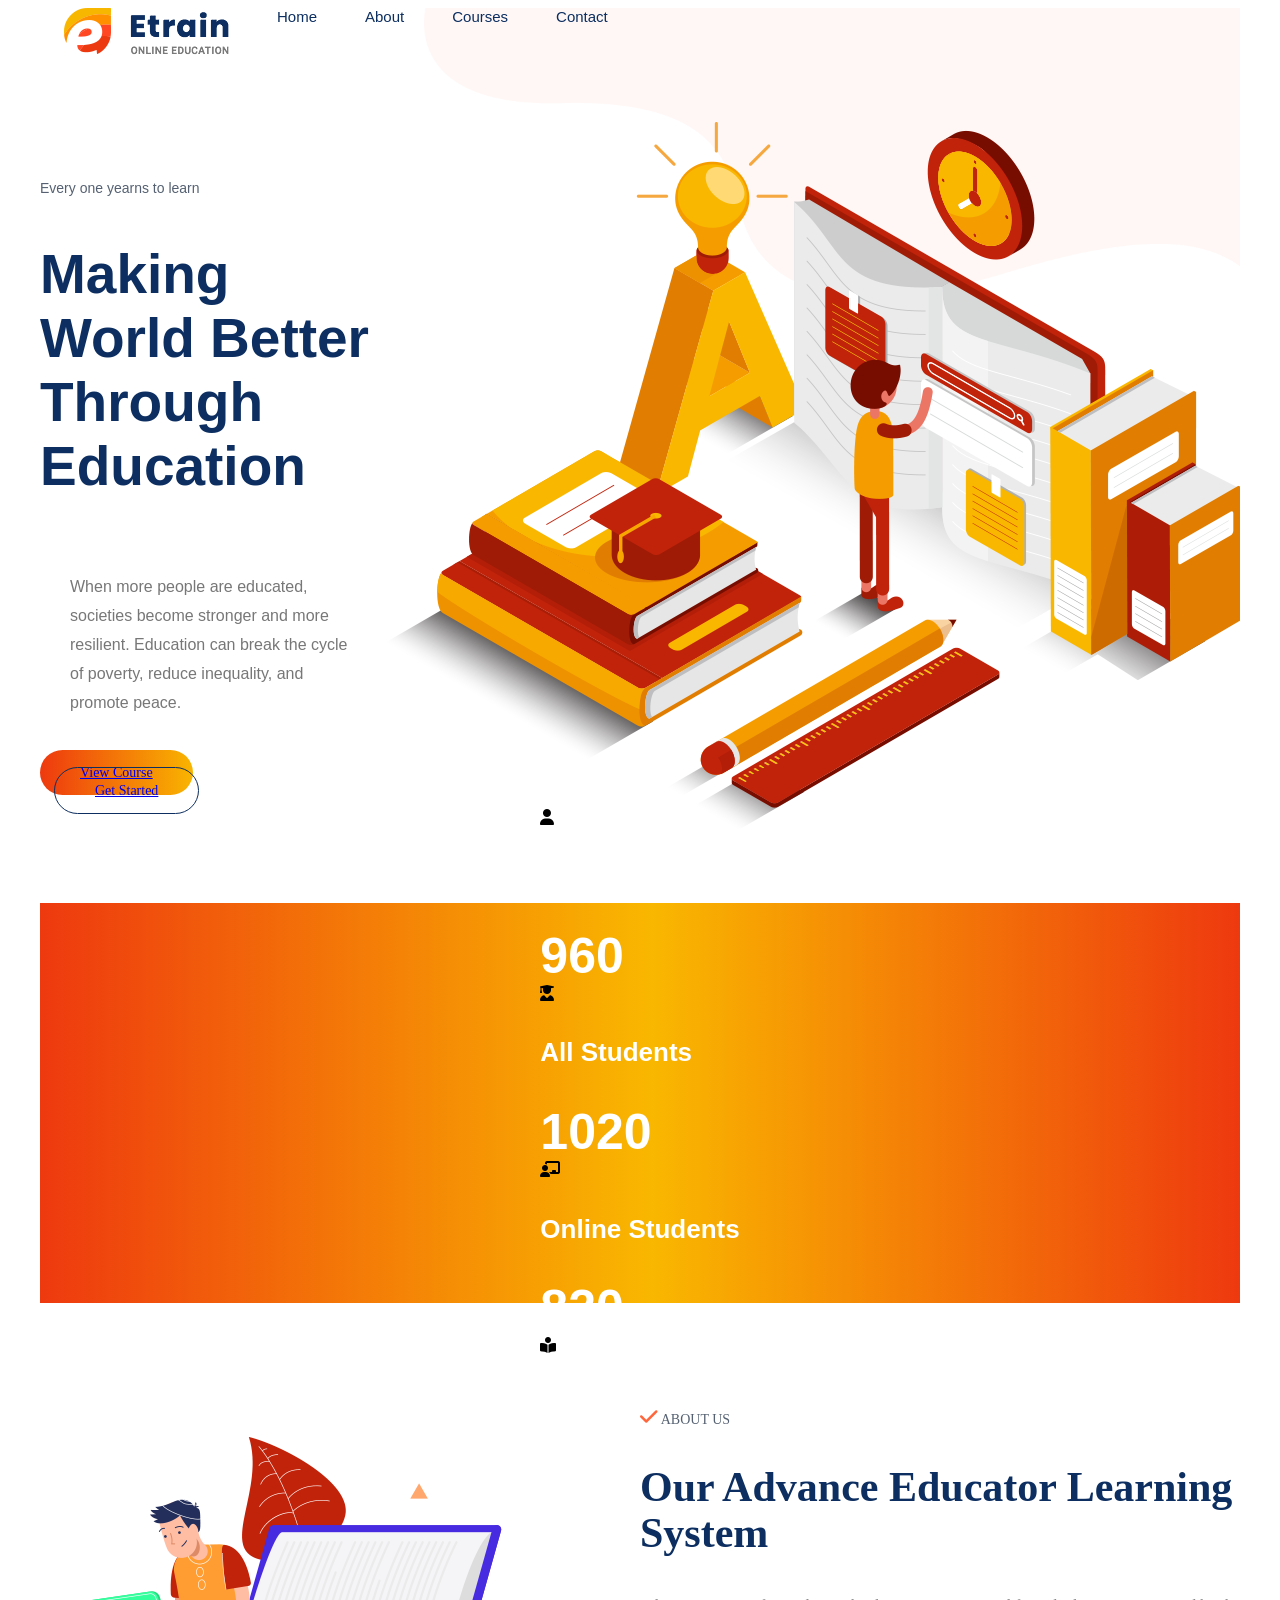
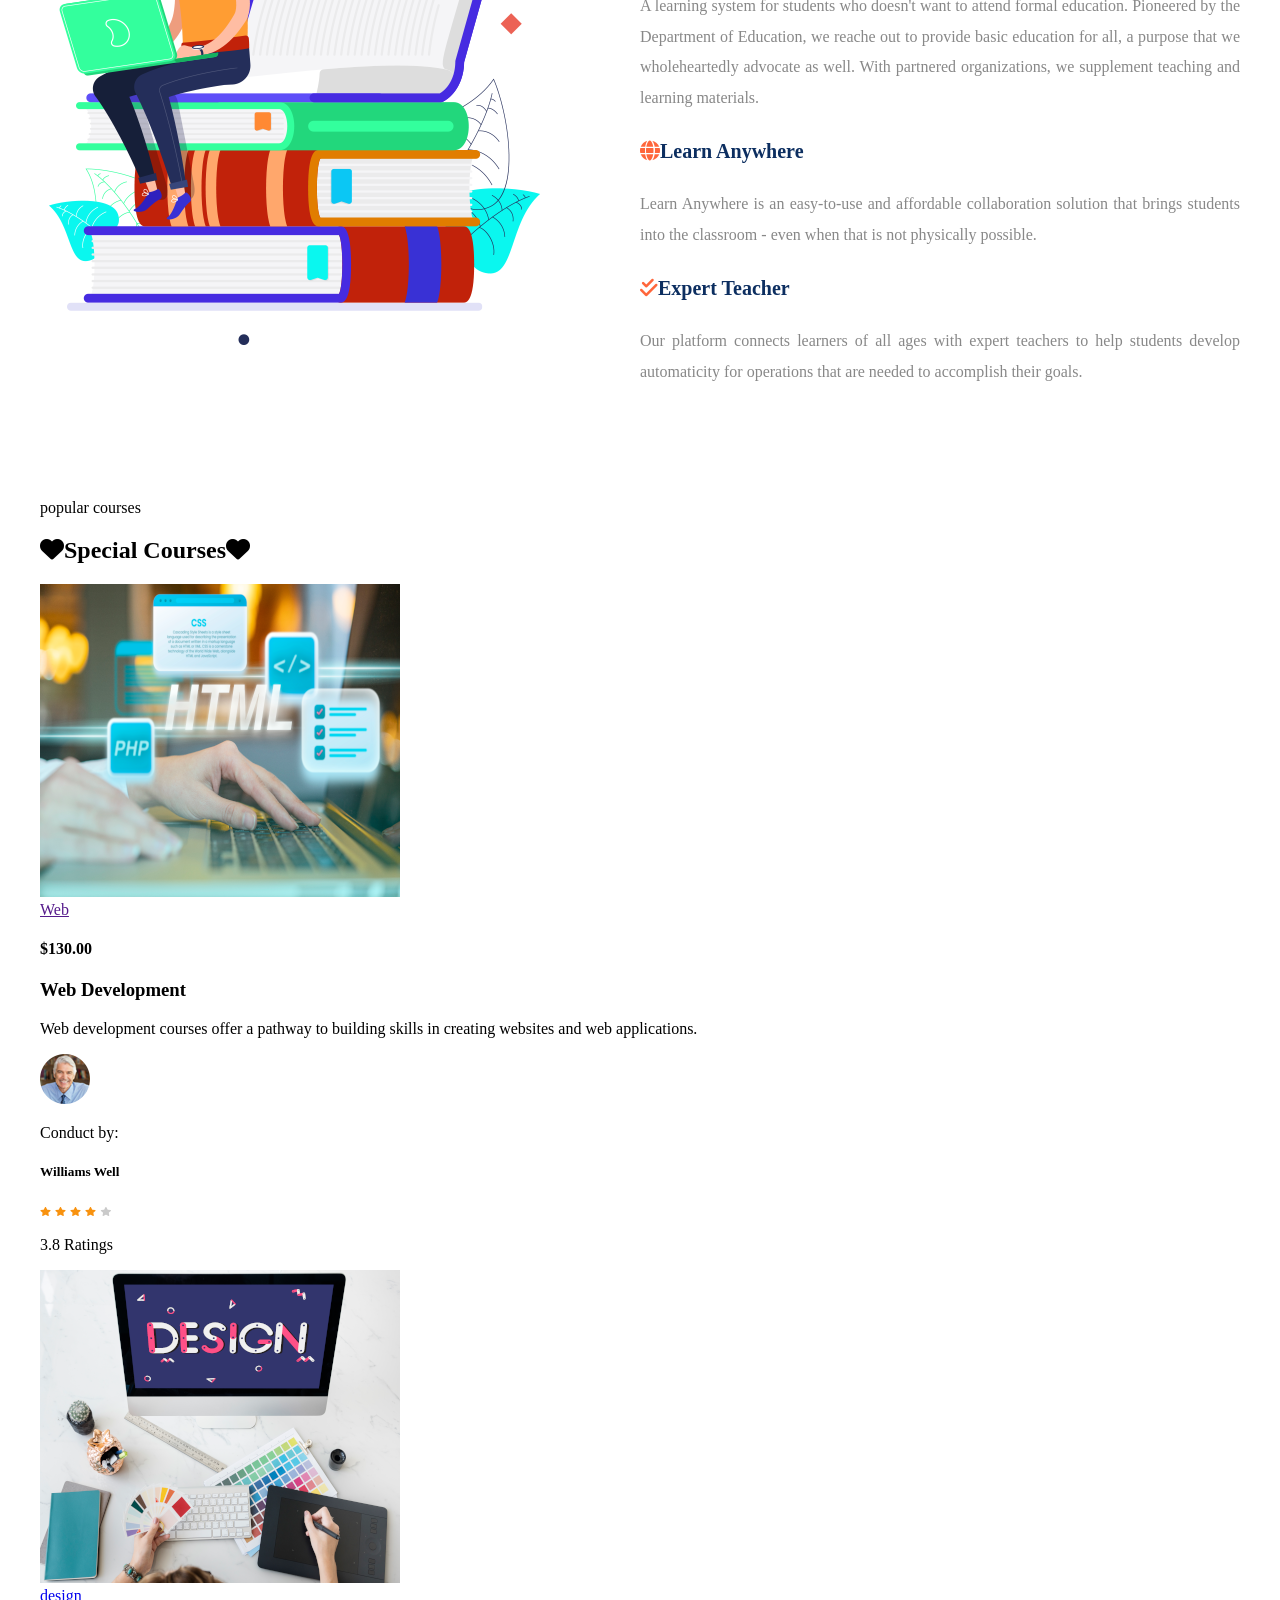
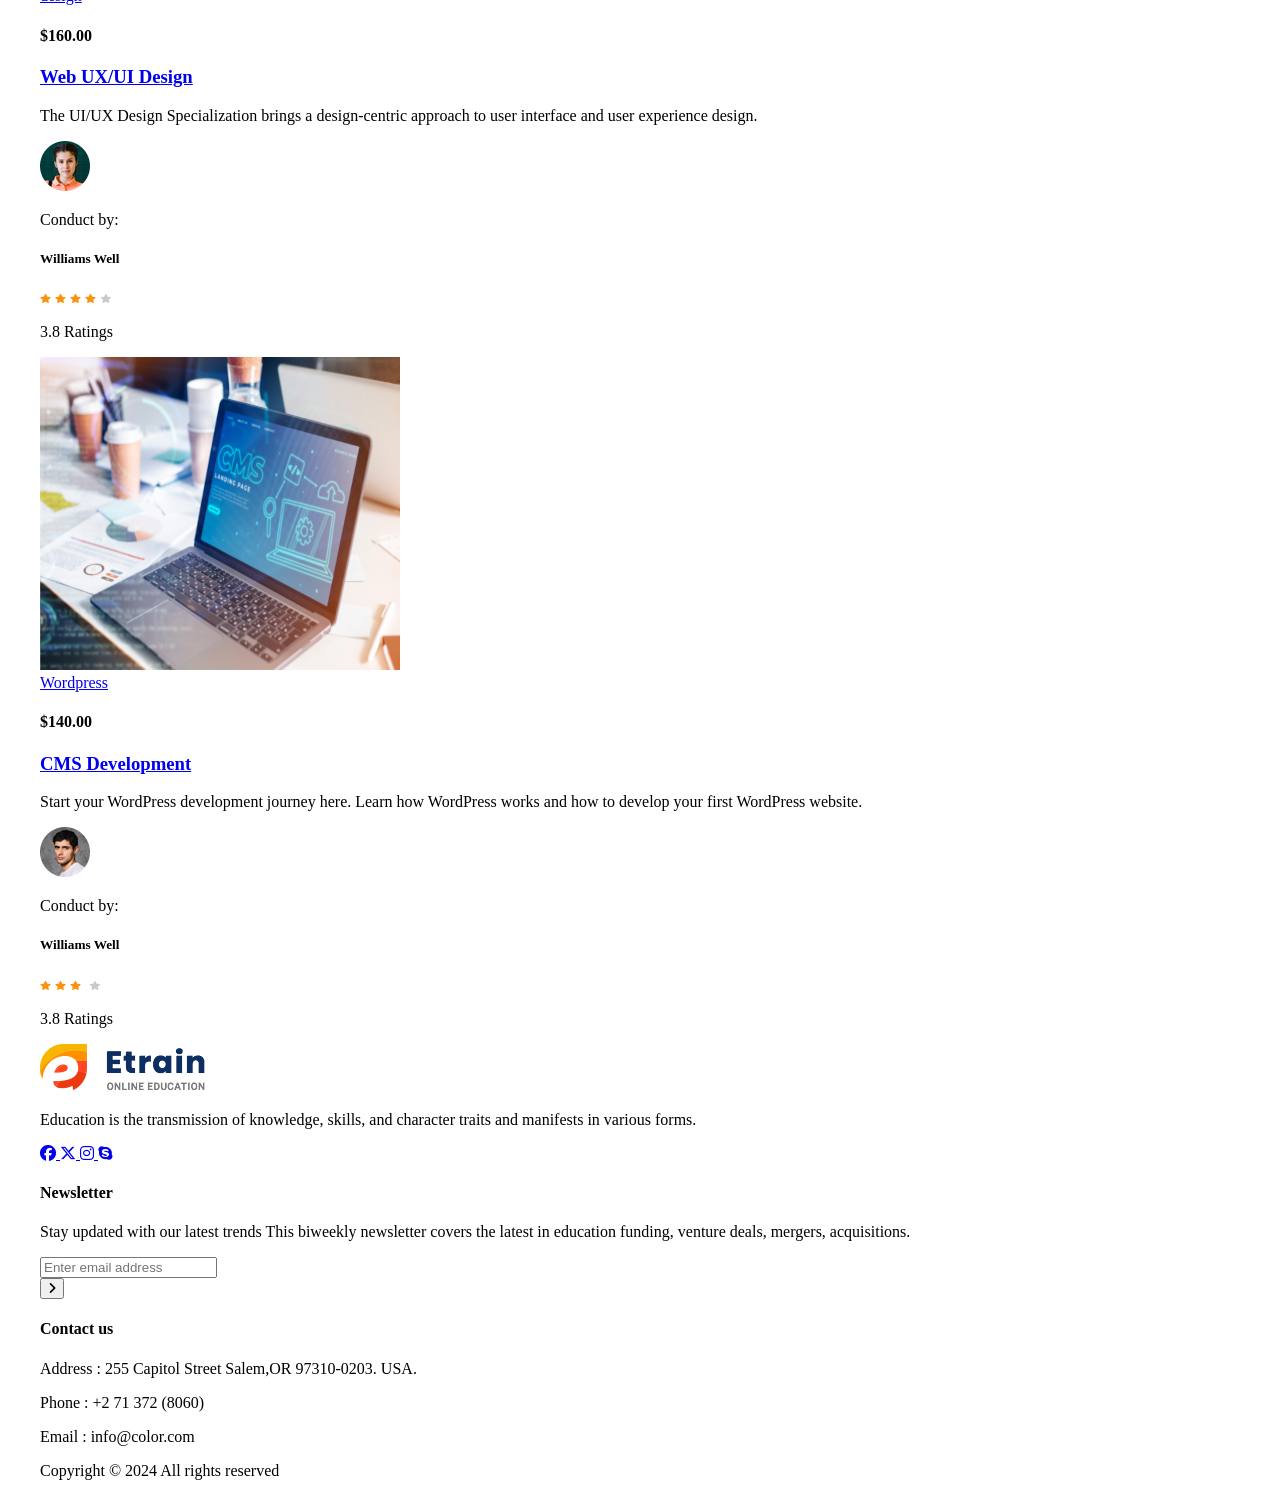
==== index.html @ 476806ea "Initial commit: TP web project with HTML, CSS, images, fonts, and FontAwesome" ====
<!DOCTYPE html>
<html lang="en">

<head>
    <meta charset="UTF-8">
    <meta name="viewport" content="width=device-width, initial-scale=1.0">
    <title>Document</title>
    <link href="fontawesome/css/fontawesome.css" rel="stylesheet" />
    <link href="fontawesome/css/brands.css" rel="stylesheet" />
    <link href="fontawesome/css/solid.css" rel="stylesheet" />
    <link href="style.css" rel="stylesheet" />
</head>

<body>
    <div id="container">
        <header>
            <nav>
                <div id="logo">
                    <a href="index.html"> <img src="img/logo.png" alt="logo1"> </a>
                </div>


                <ul>
                    <li>
                        <a href="index.html">Home</a>
                    </li>
                    <li>
                        <a href="about.html">About</a>
                    </li>
                    <li>
                        <a href="courses.html">Courses</a>
                    </li>
                    <li>
                        <a href="contact.html">Contact</a>
                    </li>
                </ul>
            </nav>
        </header>
        <section id="hero">
            <div class="hero_text">
                <h5>Every one yearns to learn</h5>
                <h1>Making World Better Through Education</h1>
                <p>When more people are educated, societies become stronger and more resilient. 
                    Education can break the cycle of poverty, reduce inequality, and promote peace.
                    </p>
                    <div class="hero-btn">
                <div><a href="#" class="btn_1">View Course </a></div>
                <div><a href="#" class="btn_2">Get Started </a></div>
                </div>
            </div>
            <div class="hero_img">
                <img src="img/banner_img.png" alt="banner"/>
                </div>

        </section>

        <!-- member_counter counter start -->
        <section class="member_section">
            <div class="member">
                <div class="member_counter">
                    <div class="single_member_counter">
                        <span class="counter">1024</span>
                        <div class="counter_icon"><i class="fa-solid fa-user"></i></div>
                        <h4>All Teachers</h4>
                    </div>
                    <div class="single_member_counter">
                        <span class="counter">960</span>
                        <div class="counter_icon"><i class="fa-solid fa-user-graduate"></i></div>
                        <h4> All Students</h4>
                    </div>
                    <div class="single_member_counter">
                        <span class="counter">1020</span>
                        <div class="counter_icon"><i class="fa-solid fa-chalkboard-user"></i></div>
                        <h4>Online Students</h4>
                    </div>
                    <div class="single_member_counter">
                        <span class="counter">820</span>
                        <div class="counter_icon"><i class="fa-solid fa-book-open-reader"></i></div>
                        <h4>Ofline Students</h4>
                    </div>
                </div>
            </div>
        </section>
        <!-- member_counter counter end -->

  
        <!-- learning part start-->
        <section class="learning_part">

            <div class="learning_img">
                <img src="img/advance_feature_img.png" alt="">
            </div>
            <div class="learning_member_text">

                <h5><span class="learning_icon"><i class="fa-solid fa-check"></i></i></span> About us</h5>
                <h2>Our Advance Educator
                    Learning System</h2>
                <p>A learning system for students who doesn't want to attend formal education.
                    Pioneered by the Department of Education, we reache out to provide basic education for all,
                    a purpose that we wholeheartedly advocate as well. With partnered organizations, we supplement
                    teaching and learning materials.
                </p>
                <div class="row">
                    <div class="learning_member_text_iner">
                        <h4><span class="learning_icon"><i class="fa-solid fa-globe"></i></span>Learn Anywhere</h4>
                        <p>Learn Anywhere is an easy-to-use and affordable collaboration solution that brings students into the classroom - even when that is not physically possible.</p>
                    </div>

                    <div class="learning_member_text_iner">

                        <h4><span class="learning_icon"><i class="fa-solid fa-check-double"></i></span>Expert Teacher
                        </h4>
                        <p>Our platform connects learners of all ages with expert teachers to help students  develop automaticity for operations that are needed to accomplish their goals.</p>
                    </div>
                </div>
            </div>





        </section>
        <!-- learning part end-->


        <!--::courses_part start::-->
        <section class="special_course">

            <div class="section_tittle">
                <p>popular courses</p>
                <h2><span class="tiltle_icon"><i class="fa-solid fa-heart"></i></span>Special Courses<span
                        class="tiltle_icon"><i class="fa-solid fa-heart"></i></span></h2>

            </div>
            <div class="special_course_details">
                <div class="single_special_course">
                    <img src="img/programming-background-collage.png" class="special_img" alt="">
                    <div class="special_course_text">

                        <a href="" class="btn_4">Web</a>
                        <h4>$130.00</h4>
                        <h3>Web Development</h3>

                        <p>Web development courses offer a pathway to building skills in creating websites and web applications.</p>
                        <div class="author_info">
                            <div class="author_img">
                                <img src="img/author/author_1.png" alt="">
                            </div>
                            <div class="author_info_text">
                                <p>Conduct by:</p>
                                <h5>Williams Well</h5>
                            </div>

                            <div class="author_rating">
                                <div class="rating">
                                    <a href="#"><img src="img/color_star.svg" alt=""></a>
                                    <a href="#"><img src="img/color_star.svg" alt=""></a>
                                    <a href="#"><img src="img/color_star.svg" alt=""></a>
                                    <a href="#"><img src="img/color_star.svg" alt=""></a>
                                    <a href="#"><img src="img/star.svg" alt=""></a>
                                </div>
                                <p>3.8 Ratings</p>
                            </div>
                        </div>
                    </div>

                </div>


                <div class="single_special_course">
                    <img src="img/ideas-design-draft-creative-sketch-objective-concept.png" class="special_img" alt="">
                    <div class="special_course_text">
                        <a href="course-details.html" class="btn_4">design</a>
                        <h4>$160.00</h4>
                        <a href="course-details.html">
                            <h3>Web UX/UI Design </h3>
                        </a>
                        <p>The UI/UX Design Specialization brings a design-centric approach to user interface and user experience design.</p>
                        <div class="author_info">
                            <div class="author_img">
                                <img src="img/author/author_2.png" alt="">
                            </div>
                            <div class="author_info_text">
                                <p>Conduct by:</p>
                                <h5>Williams Well</h5>
                            </div>

                            <div class="author_rating">
                                <div class="rating">
                                    <a href="#"><img src="img/color_star.svg" alt=""></a>
                                    <a href="#"><img src="img/color_star.svg" alt=""></a>
                                    <a href="#"><img src="img/color_star.svg" alt=""></a>
                                    <a href="#"><img src="img/color_star.svg" alt=""></a>
                                    <a href="#"><img src="img/star.svg" alt=""></a>
                                </div>
                                <p>3.8 Ratings</p>
                            </div>
                        </div>
                    </div>

                </div>


                <div class="single_special_course">
                    <img src="img/person-working-html-computer.png" class="special_img" alt="">
                    <div class="special_course_text">
                        <a href="course-details.html" class="btn_4">Wordpress</a>
                        <h4>$140.00</h4>
                        <a href="course-details.html">
                            <h3>CMS Development</h3>
                        </a>
                        <p>Start your WordPress development journey here. Learn how WordPress works and how to develop your first WordPress website.</p>
                        <div class="author_info">
                            <div class="author_img">
                                <img src="img/author/author_3.png" alt="">
                            </div>
                            <div class="author_info_text">
                                <p>Conduct by:</p>
                                <h5> Williams Well</h5>
                            </div>

                            <div class="author_rating">
                                <div class="rating">
                                    <a href="#"><img src="img/color_star.svg" alt=""></a>
                                    <a href="#"><img src="img/color_star.svg" alt=""></a>
                                    <a href="#"><img src="img/color_star.svg" alt=""></a>
                                    <a href="#"><img src="img/icon/color_star.svg" alt=""></a>
                                    <a href="#"><img src="img/star.svg" alt=""></a>
                                </div>
                                <p>3.8 Ratings</p>
                            </div>
                        </div>
                    </div>

                </div>

            </div>

        </section>
        <!--::course_part end::-->
        <!-- footer part start-->
        <footer>
            <div class="footer-area">
                <div class="single-footer-widget footer_1">
                    <a href="index.html"> <img src="img/logo.png" alt=""> </a>
                    <p>Education is the transmission of knowledge, skills, and character traits and manifests in various forms.</p>
                    <div class="social_icon">
                        <a href="#"> <i class="fa-brands fa-facebook"></i> </a>
                        <a href="#"> <i class="fa-brands fa-x-twitter"></i> </a>
                        <a href="#"> <i class="fa-brands fa-instagram"></i> </a>
                        <a href="#"> <i class="fa-brands fa-skype"></i> </a>
                    </div>
                </div>


                <div class="single-footer-widget footer_2">
                    <h4>Newsletter</h4>
                    <p>Stay updated with our latest trends This biweekly newsletter covers the latest in education funding, venture deals, mergers, acquisitions.
                    </p>
                    <form action="#">
                        <div class="form-group">
                            <div class="input-group ">
                                <input type="text" class="form-control" placeholder='Enter email address'
                                    onfocus="this.placeholder = ''" onblur="this.placeholder = 'Enter email address'">
                                <div class="input-group-append">
                                    <button class="btn btn_1" type="button"><i class="fa-solid fa-angle-right"></i></button>
                                </div>
                            </div>
                        </div>
                    </form>
                    
                </div>


                <div class="single-footer-widget">
                    <h4>Contact us</h4>
                    <div class="contact_info">
                        <p><span> Address :</span> 255 Capitol Street Salem,OR 97310-0203. USA. </p>
                        <p><span> Phone :</span> +2 71 372 (8060)</p>
                        <p><span> Email : </span>info@color.com </p>
                    </div>
                </div>


            </div>


            <div class="copyright_part_text">
                
                        <p>

                            Copyright &copy; 2024 All rights reserved 

                        </p>
            </div>


        </footer>
        <!-- footer part end-->

    </div>
</body>

</html>
---- fontawesome/css/brands.css ----
/*!
 * Font Awesome Free 6.6.0 by @fontawesome - https://fontawesome.com
 * License - https://fontawesome.com/license/free (Icons: CC BY 4.0, Fonts: SIL OFL 1.1, Code: MIT License)
 * Copyright 2024 Fonticons, Inc.
 */
:root, :host {
  --fa-style-family-brands: 'Font Awesome 6 Brands';
  --fa-font-brands: normal 400 1em/1 'Font Awesome 6 Brands'; }

@font-face {
  font-family: 'Font Awesome 6 Brands';
  font-style: normal;
  font-weight: 400;
  font-display: block;
  src: url("../webfonts/fa-brands-400.woff2") format("woff2"), url("../webfonts/fa-brands-400.ttf") format("truetype"); }

.fab,
.fa-brands {
  font-weight: 400; }

.fa-monero:before {
  content: "\f3d0"; }

.fa-hooli:before {
  content: "\f427"; }

.fa-yelp:before {
  content: "\f1e9"; }

.fa-cc-visa:before {
  content: "\f1f0"; }

.fa-lastfm:before {
  content: "\f202"; }

.fa-shopware:before {
  content: "\f5b5"; }

.fa-creative-commons-nc:before {
  content: "\f4e8"; }

.fa-aws:before {
  content: "\f375"; }

.fa-redhat:before {
  content: "\f7bc"; }

.fa-yoast:before {
  content: "\f2b1"; }

.fa-cloudflare:before {
  content: "\e07d"; }

.fa-ups:before {
  content: "\f7e0"; }

.fa-pixiv:before {
  content: "\e640"; }

.fa-wpexplorer:before {
  content: "\f2de"; }

.fa-dyalog:before {
  content: "\f399"; }

.fa-bity:before {
  content: "\f37a"; }

.fa-stackpath:before {
  content: "\f842"; }

.fa-buysellads:before {
  content: "\f20d"; }

.fa-first-order:before {
  content: "\f2b0"; }

.fa-modx:before {
  content: "\f285"; }

.fa-guilded:before {
  content: "\e07e"; }

.fa-vnv:before {
  content: "\f40b"; }

.fa-square-js:before {
  content: "\f3b9"; }

.fa-js-square:before {
  content: "\f3b9"; }

.fa-microsoft:before {
  content: "\f3ca"; }

.fa-qq:before {
  content: "\f1d6"; }

.fa-orcid:before {
  content: "\f8d2"; }

.fa-java:before {
  content: "\f4e4"; }

.fa-invision:before {
  content: "\f7b0"; }

.fa-creative-commons-pd-alt:before {
  content: "\f4ed"; }

.fa-centercode:before {
  content: "\f380"; }

.fa-glide-g:before {
  content: "\f2a6"; }

.fa-drupal:before {
  content: "\f1a9"; }

.fa-jxl:before {
  content: "\e67b"; }

.fa-dart-lang:before {
  content: "\e693"; }

.fa-hire-a-helper:before {
  content: "\f3b0"; }

.fa-creative-commons-by:before {
  content: "\f4e7"; }

.fa-unity:before {
  content: "\e049"; }

.fa-whmcs:before {
  content: "\f40d"; }

.fa-rocketchat:before {
  content: "\f3e8"; }

.fa-vk:before {
  content: "\f189"; }

.fa-untappd:before {
  content: "\f405"; }

.fa-mailchimp:before {
  content: "\f59e"; }

.fa-css3-alt:before {
  content: "\f38b"; }

.fa-square-reddit:before {
  content: "\f1a2"; }

.fa-reddit-square:before {
  content: "\f1a2"; }

.fa-vimeo-v:before {
  content: "\f27d"; }

.fa-contao:before {
  content: "\f26d"; }

.fa-square-font-awesome:before {
  content: "\e5ad"; }

.fa-deskpro:before {
  content: "\f38f"; }

.fa-brave:before {
  content: "\e63c"; }

.fa-sistrix:before {
  content: "\f3ee"; }

.fa-square-instagram:before {
  content: "\e055"; }

.fa-instagram-square:before {
  content: "\e055"; }

.fa-battle-net:before {
  content: "\f835"; }

.fa-the-red-yeti:before {
  content: "\f69d"; }

.fa-square-hacker-news:before {
  content: "\f3af"; }

.fa-hacker-news-square:before {
  content: "\f3af"; }

.fa-edge:before {
  content: "\f282"; }

.fa-threads:before {
  content: "\e618"; }

.fa-napster:before {
  content: "\f3d2"; }

.fa-square-snapchat:before {
  content: "\f2ad"; }

.fa-snapchat-square:before {
  content: "\f2ad"; }

.fa-google-plus-g:before {
  content: "\f0d5"; }

.fa-artstation:before {
  content: "\f77a"; }

.fa-markdown:before {
  content: "\f60f"; }

.fa-sourcetree:before {
  content: "\f7d3"; }

.fa-google-plus:before {
  content: "\f2b3"; }

.fa-diaspora:before {
  content: "\f791"; }

.fa-foursquare:before {
  content: "\f180"; }

.fa-stack-overflow:before {
  content: "\f16c"; }

.fa-github-alt:before {
  content: "\f113"; }

.fa-phoenix-squadron:before {
  content: "\f511"; }

.fa-pagelines:before {
  content: "\f18c"; }

.fa-algolia:before {
  content: "\f36c"; }

.fa-red-river:before {
  content: "\f3e3"; }

.fa-creative-commons-sa:before {
  content: "\f4ef"; }

.fa-safari:before {
  content: "\f267"; }

.fa-google:before {
  content: "\f1a0"; }

.fa-square-font-awesome-stroke:before {
  content: "\f35c"; }

.fa-font-awesome-alt:before {
  content: "\f35c"; }

.fa-atlassian:before {
  content: "\f77b"; }

.fa-linkedin-in:before {
  content: "\f0e1"; }

.fa-digital-ocean:before {
  content: "\f391"; }

.fa-nimblr:before {
  content: "\f5a8"; }

.fa-chromecast:before {
  content: "\f838"; }

.fa-evernote:before {
  content: "\f839"; }

.fa-hacker-news:before {
  content: "\f1d4"; }

.fa-creative-commons-sampling:before {
  content: "\f4f0"; }

.fa-adversal:before {
  content: "\f36a"; }

.fa-creative-commons:before {
  content: "\f25e"; }

.fa-watchman-monitoring:before {
  content: "\e087"; }

.fa-fonticons:before {
  content: "\f280"; }

.fa-weixin:before {
  content: "\f1d7"; }

.fa-shirtsinbulk:before {
  content: "\f214"; }

.fa-codepen:before {
  content: "\f1cb"; }

.fa-git-alt:before {
  content: "\f841"; }

.fa-lyft:before {
  content: "\f3c3"; }

.fa-rev:before {
  content: "\f5b2"; }

.fa-windows:before {
  content: "\f17a"; }

.fa-wizards-of-the-coast:before {
  content: "\f730"; }

.fa-square-viadeo:before {
  content: "\f2aa"; }

.fa-viadeo-square:before {
  content: "\f2aa"; }

.fa-meetup:before {
  content: "\f2e0"; }

.fa-centos:before {
  content: "\f789"; }

.fa-adn:before {
  content: "\f170"; }

.fa-cloudsmith:before {
  content: "\f384"; }

.fa-opensuse:before {
  content: "\e62b"; }

.fa-pied-piper-alt:before {
  content: "\f1a8"; }

.fa-square-dribbble:before {
  content: "\f397"; }

.fa-dribbble-square:before {
  content: "\f397"; }

.fa-codiepie:before {
  content: "\f284"; }

.fa-node:before {
  content: "\f419"; }

.fa-mix:before {
  content: "\f3cb"; }

.fa-steam:before {
  content: "\f1b6"; }

.fa-cc-apple-pay:before {
  content: "\f416"; }

.fa-scribd:before {
  content: "\f28a"; }

.fa-debian:before {
  content: "\e60b"; }

.fa-openid:before {
  content: "\f19b"; }

.fa-instalod:before {
  content: "\e081"; }

.fa-expeditedssl:before {
  content: "\f23e"; }

.fa-sellcast:before {
  content: "\f2da"; }

.fa-square-twitter:before {
  content: "\f081"; }

.fa-twitter-square:before {
  content: "\f081"; }

.fa-r-project:before {
  content: "\f4f7"; }

.fa-delicious:before {
  content: "\f1a5"; }

.fa-freebsd:before {
  content: "\f3a4"; }

.fa-vuejs:before {
  content: "\f41f"; }

.fa-accusoft:before {
  content: "\f369"; }

.fa-ioxhost:before {
  content: "\f208"; }

.fa-fonticons-fi:before {
  content: "\f3a2"; }

.fa-app-store:before {
  content: "\f36f"; }

.fa-cc-mastercard:before {
  content: "\f1f1"; }

.fa-itunes-note:before {
  content: "\f3b5"; }

.fa-golang:before {
  content: "\e40f"; }

.fa-kickstarter:before {
  content: "\f3bb"; }

.fa-square-kickstarter:before {
  content: "\f3bb"; }

.fa-grav:before {
  content: "\f2d6"; }

.fa-weibo:before {
  content: "\f18a"; }

.fa-uncharted:before {
  content: "\e084"; }

.fa-firstdraft:before {
  content: "\f3a1"; }

.fa-square-youtube:before {
  content: "\f431"; }

.fa-youtube-square:before {
  content: "\f431"; }

.fa-wikipedia-w:before {
  content: "\f266"; }

.fa-wpressr:before {
  content: "\f3e4"; }

.fa-rendact:before {
  content: "\f3e4"; }

.fa-angellist:before {
  content: "\f209"; }

.fa-galactic-republic:before {
  content: "\f50c"; }

.fa-nfc-directional:before {
  content: "\e530"; }

.fa-skype:before {
  content: "\f17e"; }

.fa-joget:before {
  content: "\f3b7"; }

.fa-fedora:before {
  content: "\f798"; }

.fa-stripe-s:before {
  content: "\f42a"; }

.fa-meta:before {
  content: "\e49b"; }

.fa-laravel:before {
  content: "\f3bd"; }

.fa-hotjar:before {
  content: "\f3b1"; }

.fa-bluetooth-b:before {
  content: "\f294"; }

.fa-square-letterboxd:before {
  content: "\e62e"; }

.fa-sticker-mule:before {
  content: "\f3f7"; }

.fa-creative-commons-zero:before {
  content: "\f4f3"; }

.fa-hips:before {
  content: "\f452"; }

.fa-behance:before {
  content: "\f1b4"; }

.fa-reddit:before {
  content: "\f1a1"; }

.fa-discord:before {
  content: "\f392"; }

.fa-chrome:before {
  content: "\f268"; }

.fa-app-store-ios:before {
  content: "\f370"; }

.fa-cc-discover:before {
  content: "\f1f2"; }

.fa-wpbeginner:before {
  content: "\f297"; }

.fa-confluence:before {
  content: "\f78d"; }

.fa-shoelace:before {
  content: "\e60c"; }

.fa-mdb:before {
  content: "\f8ca"; }

.fa-dochub:before {
  content: "\f394"; }

.fa-accessible-icon:before {
  content: "\f368"; }

.fa-ebay:before {
  content: "\f4f4"; }

.fa-amazon:before {
  content: "\f270"; }

.fa-unsplash:before {
  content: "\e07c"; }

.fa-yarn:before {
  content: "\f7e3"; }

.fa-square-steam:before {
  content: "\f1b7"; }

.fa-steam-square:before {
  content: "\f1b7"; }

.fa-500px:before {
  content: "\f26e"; }

.fa-square-vimeo:before {
  content: "\f194"; }

.fa-vimeo-square:before {
  content: "\f194"; }

.fa-asymmetrik:before {
  content: "\f372"; }

.fa-font-awesome:before {
  content: "\f2b4"; }

.fa-font-awesome-flag:before {
  content: "\f2b4"; }

.fa-font-awesome-logo-full:before {
  content: "\f2b4"; }

.fa-gratipay:before {
  content: "\f184"; }

.fa-apple:before {
  content: "\f179"; }

.fa-hive:before {
  content: "\e07f"; }

.fa-gitkraken:before {
  content: "\f3a6"; }

.fa-keybase:before {
  content: "\f4f5"; }

.fa-apple-pay:before {
  content: "\f415"; }

.fa-padlet:before {
  content: "\e4a0"; }

.fa-amazon-pay:before {
  content: "\f42c"; }

.fa-square-github:before {
  content: "\f092"; }

.fa-github-square:before {
  content: "\f092"; }

.fa-stumbleupon:before {
  content: "\f1a4"; }

.fa-fedex:before {
  content: "\f797"; }

.fa-phoenix-framework:before {
  content: "\f3dc"; }

.fa-shopify:before {
  content: "\e057"; }

.fa-neos:before {
  content: "\f612"; }

.fa-square-threads:before {
  content: "\e619"; }

.fa-hackerrank:before {
  content: "\f5f7"; }

.fa-researchgate:before {
  content: "\f4f8"; }

.fa-swift:before {
  content: "\f8e1"; }

.fa-angular:before {
  content: "\f420"; }

.fa-speakap:before {
  content: "\f3f3"; }

.fa-angrycreative:before {
  content: "\f36e"; }

.fa-y-combinator:before {
  content: "\f23b"; }

.fa-empire:before {
  content: "\f1d1"; }

.fa-envira:before {
  content: "\f299"; }

.fa-google-scholar:before {
  content: "\e63b"; }

.fa-square-gitlab:before {
  content: "\e5ae"; }

.fa-gitlab-square:before {
  content: "\e5ae"; }

.fa-studiovinari:before {
  content: "\f3f8"; }

.fa-pied-piper:before {
  content: "\f2ae"; }

.fa-wordpress:before {
  content: "\f19a"; }

.fa-product-hunt:before {
  content: "\f288"; }

.fa-firefox:before {
  content: "\f269"; }

.fa-linode:before {
  content: "\f2b8"; }

.fa-goodreads:before {
  content: "\f3a8"; }

.fa-square-odnoklassniki:before {
  content: "\f264"; }

.fa-odnoklassniki-square:before {
  content: "\f264"; }

.fa-jsfiddle:before {
  content: "\f1cc"; }

.fa-sith:before {
  content: "\f512"; }

.fa-themeisle:before {
  content: "\f2b2"; }

.fa-page4:before {
  content: "\f3d7"; }

.fa-hashnode:before {
  content: "\e499"; }

.fa-react:before {
  content: "\f41b"; }

.fa-cc-paypal:before {
  content: "\f1f4"; }

.fa-squarespace:before {
  content: "\f5be"; }

.fa-cc-stripe:before {
  content: "\f1f5"; }

.fa-creative-commons-share:before {
  content: "\f4f2"; }

.fa-bitcoin:before {
  content: "\f379"; }

.fa-keycdn:before {
  content: "\f3ba"; }

.fa-opera:before {
  content: "\f26a"; }

.fa-itch-io:before {
  content: "\f83a"; }

.fa-umbraco:before {
  content: "\f8e8"; }

.fa-galactic-senate:before {
  content: "\f50d"; }

.fa-ubuntu:before {
  content: "\f7df"; }

.fa-draft2digital:before {
  content: "\f396"; }

.fa-stripe:before {
  content: "\f429"; }

.fa-houzz:before {
  content: "\f27c"; }

.fa-gg:before {
  content: "\f260"; }

.fa-dhl:before {
  content: "\f790"; }

.fa-square-pinterest:before {
  content: "\f0d3"; }

.fa-pinterest-square:before {
  content: "\f0d3"; }

.fa-xing:before {
  content: "\f168"; }

.fa-blackberry:before {
  content: "\f37b"; }

.fa-creative-commons-pd:before {
  content: "\f4ec"; }

.fa-playstation:before {
  content: "\f3df"; }

.fa-quinscape:before {
  content: "\f459"; }

.fa-less:before {
  content: "\f41d"; }

.fa-blogger-b:before {
  content: "\f37d"; }

.fa-opencart:before {
  content: "\f23d"; }

.fa-vine:before {
  content: "\f1ca"; }

.fa-signal-messenger:before {
  content: "\e663"; }

.fa-paypal:before {
  content: "\f1ed"; }

.fa-gitlab:before {
  content: "\f296"; }

.fa-typo3:before {
  content: "\f42b"; }

.fa-reddit-alien:before {
  content: "\f281"; }

.fa-yahoo:before {
  content: "\f19e"; }

.fa-dailymotion:before {
  content: "\e052"; }

.fa-affiliatetheme:before {
  content: "\f36b"; }

.fa-pied-piper-pp:before {
  content: "\f1a7"; }

.fa-bootstrap:before {
  content: "\f836"; }

.fa-odnoklassniki:before {
  content: "\f263"; }

.fa-nfc-symbol:before {
  content: "\e531"; }

.fa-mintbit:before {
  content: "\e62f"; }

.fa-ethereum:before {
  content: "\f42e"; }

.fa-speaker-deck:before {
  content: "\f83c"; }

.fa-creative-commons-nc-eu:before {
  content: "\f4e9"; }

.fa-patreon:before {
  content: "\f3d9"; }

.fa-avianex:before {
  content: "\f374"; }

.fa-ello:before {
  content: "\f5f1"; }

.fa-gofore:before {
  content: "\f3a7"; }

.fa-bimobject:before {
  content: "\f378"; }

.fa-brave-reverse:before {
  content: "\e63d"; }

.fa-facebook-f:before {
  content: "\f39e"; }

.fa-square-google-plus:before {
  content: "\f0d4"; }

.fa-google-plus-square:before {
  content: "\f0d4"; }

.fa-web-awesome:before {
  content: "\e682"; }

.fa-mandalorian:before {
  content: "\f50f"; }

.fa-first-order-alt:before {
  content: "\f50a"; }

.fa-osi:before {
  content: "\f41a"; }

.fa-google-wallet:before {
  content: "\f1ee"; }

.fa-d-and-d-beyond:before {
  content: "\f6ca"; }

.fa-periscope:before {
  content: "\f3da"; }

.fa-fulcrum:before {
  content: "\f50b"; }

.fa-cloudscale:before {
  content: "\f383"; }

.fa-forumbee:before {
  content: "\f211"; }

.fa-mizuni:before {
  content: "\f3cc"; }

.fa-schlix:before {
  content: "\f3ea"; }

.fa-square-xing:before {
  content: "\f169"; }

.fa-xing-square:before {
  content: "\f169"; }

.fa-bandcamp:before {
  content: "\f2d5"; }

.fa-wpforms:before {
  content: "\f298"; }

.fa-cloudversify:before {
  content: "\f385"; }

.fa-usps:before {
  content: "\f7e1"; }

.fa-megaport:before {
  content: "\f5a3"; }

.fa-magento:before {
  content: "\f3c4"; }

.fa-spotify:before {
  content: "\f1bc"; }

.fa-optin-monster:before {
  content: "\f23c"; }

.fa-fly:before {
  content: "\f417"; }

.fa-aviato:before {
  content: "\f421"; }

.fa-itunes:before {
  content: "\f3b4"; }

.fa-cuttlefish:before {
  content: "\f38c"; }

.fa-blogger:before {
  content: "\f37c"; }

.fa-flickr:before {
  content: "\f16e"; }

.fa-viber:before {
  content: "\f409"; }

.fa-soundcloud:before {
  content: "\f1be"; }

.fa-digg:before {
  content: "\f1a6"; }

.fa-tencent-weibo:before {
  content: "\f1d5"; }

.fa-letterboxd:before {
  content: "\e62d"; }

.fa-symfony:before {
  content: "\f83d"; }

.fa-maxcdn:before {
  content: "\f136"; }

.fa-etsy:before {
  content: "\f2d7"; }

.fa-facebook-messenger:before {
  content: "\f39f"; }

.fa-audible:before {
  content: "\f373"; }

.fa-think-peaks:before {
  content: "\f731"; }

.fa-bilibili:before {
  content: "\e3d9"; }

.fa-erlang:before {
  content: "\f39d"; }

.fa-x-twitter:before {
  content: "\e61b"; }

.fa-cotton-bureau:before {
  content: "\f89e"; }

.fa-dashcube:before {
  content: "\f210"; }

.fa-42-group:before {
  content: "\e080"; }

.fa-innosoft:before {
  content: "\e080"; }

.fa-stack-exchange:before {
  content: "\f18d"; }

.fa-elementor:before {
  content: "\f430"; }

.fa-square-pied-piper:before {
  content: "\e01e"; }

.fa-pied-piper-square:before {
  content: "\e01e"; }

.fa-creative-commons-nd:before {
  content: "\f4eb"; }

.fa-palfed:before {
  content: "\f3d8"; }

.fa-superpowers:before {
  content: "\f2dd"; }

.fa-resolving:before {
  content: "\f3e7"; }

.fa-xbox:before {
  content: "\f412"; }

.fa-square-web-awesome-stroke:before {
  content: "\e684"; }

.fa-searchengin:before {
  content: "\f3eb"; }

.fa-tiktok:before {
  content: "\e07b"; }

.fa-square-facebook:before {
  content: "\f082"; }

.fa-facebook-square:before {
  content: "\f082"; }

.fa-renren:before {
  content: "\f18b"; }

.fa-linux:before {
  content: "\f17c"; }

.fa-glide:before {
  content: "\f2a5"; }

.fa-linkedin:before {
  content: "\f08c"; }

.fa-hubspot:before {
  content: "\f3b2"; }

.fa-deploydog:before {
  content: "\f38e"; }

.fa-twitch:before {
  content: "\f1e8"; }

.fa-flutter:before {
  content: "\e694"; }

.fa-ravelry:before {
  content: "\f2d9"; }

.fa-mixer:before {
  content: "\e056"; }

.fa-square-lastfm:before {
  content: "\f203"; }

.fa-lastfm-square:before {
  content: "\f203"; }

.fa-vimeo:before {
  content: "\f40a"; }

.fa-mendeley:before {
  content: "\f7b3"; }

.fa-uniregistry:before {
  content: "\f404"; }

.fa-figma:before {
  content: "\f799"; }

.fa-creative-commons-remix:before {
  content: "\f4ee"; }

.fa-cc-amazon-pay:before {
  content: "\f42d"; }

.fa-dropbox:before {
  content: "\f16b"; }

.fa-instagram:before {
  content: "\f16d"; }

.fa-cmplid:before {
  content: "\e360"; }

.fa-upwork:before {
  content: "\e641"; }

.fa-facebook:before {
  content: "\f09a"; }

.fa-gripfire:before {
  content: "\f3ac"; }

.fa-jedi-order:before {
  content: "\f50e"; }

.fa-uikit:before {
  content: "\f403"; }

.fa-fort-awesome-alt:before {
  content: "\f3a3"; }

.fa-phabricator:before {
  content: "\f3db"; }

.fa-ussunnah:before {
  content: "\f407"; }

.fa-earlybirds:before {
  content: "\f39a"; }

.fa-trade-federation:before {
  content: "\f513"; }

.fa-autoprefixer:before {
  content: "\f41c"; }

.fa-whatsapp:before {
  content: "\f232"; }

.fa-square-upwork:before {
  content: "\e67c"; }

.fa-slideshare:before {
  content: "\f1e7"; }

.fa-google-play:before {
  content: "\f3ab"; }

.fa-viadeo:before {
  content: "\f2a9"; }

.fa-line:before {
  content: "\f3c0"; }

.fa-google-drive:before {
  content: "\f3aa"; }

.fa-servicestack:before {
  content: "\f3ec"; }

.fa-simplybuilt:before {
  content: "\f215"; }

.fa-bitbucket:before {
  content: "\f171"; }

.fa-imdb:before {
  content: "\f2d8"; }

.fa-deezer:before {
  content: "\e077"; }

.fa-raspberry-pi:before {
  content: "\f7bb"; }

.fa-jira:before {
  content: "\f7b1"; }

.fa-docker:before {
  content: "\f395"; }

.fa-screenpal:before {
  content: "\e570"; }

.fa-bluetooth:before {
  content: "\f293"; }

.fa-gitter:before {
  content: "\f426"; }

.fa-d-and-d:before {
  content: "\f38d"; }

.fa-microblog:before {
  content: "\e01a"; }

.fa-cc-diners-club:before {
  content: "\f24c"; }

.fa-gg-circle:before {
  content: "\f261"; }

.fa-pied-piper-hat:before {
  content: "\f4e5"; }

.fa-kickstarter-k:before {
  content: "\f3bc"; }

.fa-yandex:before {
  content: "\f413"; }

.fa-readme:before {
  content: "\f4d5"; }

.fa-html5:before {
  content: "\f13b"; }

.fa-sellsy:before {
  content: "\f213"; }

.fa-square-web-awesome:before {
  content: "\e683"; }

.fa-sass:before {
  content: "\f41e"; }

.fa-wirsindhandwerk:before {
  content: "\e2d0"; }

.fa-wsh:before {
  content: "\e2d0"; }

.fa-buromobelexperte:before {
  content: "\f37f"; }

.fa-salesforce:before {
  content: "\f83b"; }

.fa-octopus-deploy:before {
  content: "\e082"; }

.fa-medapps:before {
  content: "\f3c6"; }

.fa-ns8:before {
  content: "\f3d5"; }

.fa-pinterest-p:before {
  content: "\f231"; }

.fa-apper:before {
  content: "\f371"; }

.fa-fort-awesome:before {
  content: "\f286"; }

.fa-waze:before {
  content: "\f83f"; }

.fa-bluesky:before {
  content: "\e671"; }

.fa-cc-jcb:before {
  content: "\f24b"; }

.fa-snapchat:before {
  content: "\f2ab"; }

.fa-snapchat-ghost:before {
  content: "\f2ab"; }

.fa-fantasy-flight-games:before {
  content: "\f6dc"; }

.fa-rust:before {
  content: "\e07a"; }

.fa-wix:before {
  content: "\f5cf"; }

.fa-square-behance:before {
  content: "\f1b5"; }

.fa-behance-square:before {
  content: "\f1b5"; }

.fa-supple:before {
  content: "\f3f9"; }

.fa-webflow:before {
  content: "\e65c"; }

.fa-rebel:before {
  content: "\f1d0"; }

.fa-css3:before {
  content: "\f13c"; }

.fa-staylinked:before {
  content: "\f3f5"; }

.fa-kaggle:before {
  content: "\f5fa"; }

.fa-space-awesome:before {
  content: "\e5ac"; }

.fa-deviantart:before {
  content: "\f1bd"; }

.fa-cpanel:before {
  content: "\f388"; }

.fa-goodreads-g:before {
  content: "\f3a9"; }

.fa-square-git:before {
  content: "\f1d2"; }

.fa-git-square:before {
  content: "\f1d2"; }

.fa-square-tumblr:before {
  content: "\f174"; }

.fa-tumblr-square:before {
  content: "\f174"; }

.fa-trello:before {
  content: "\f181"; }

.fa-creative-commons-nc-jp:before {
  content: "\f4ea"; }

.fa-get-pocket:before {
  content: "\f265"; }

.fa-perbyte:before {
  content: "\e083"; }

.fa-grunt:before {
  content: "\f3ad"; }

.fa-weebly:before {
  content: "\f5cc"; }

.fa-connectdevelop:before {
  content: "\f20e"; }

.fa-leanpub:before {
  content: "\f212"; }

.fa-black-tie:before {
  content: "\f27e"; }

.fa-themeco:before {
  content: "\f5c6"; }

.fa-python:before {
  content: "\f3e2"; }

.fa-android:before {
  content: "\f17b"; }

.fa-bots:before {
  content: "\e340"; }

.fa-free-code-camp:before {
  content: "\f2c5"; }

.fa-hornbill:before {
  content: "\f592"; }

.fa-js:before {
  content: "\f3b8"; }

.fa-ideal:before {
  content: "\e013"; }

.fa-git:before {
  content: "\f1d3"; }

.fa-dev:before {
  content: "\f6cc"; }

.fa-sketch:before {
  content: "\f7c6"; }

.fa-yandex-international:before {
  content: "\f414"; }

.fa-cc-amex:before {
  content: "\f1f3"; }

.fa-uber:before {
  content: "\f402"; }

.fa-github:before {
  content: "\f09b"; }

.fa-php:before {
  content: "\f457"; }

.fa-alipay:before {
  content: "\f642"; }

.fa-youtube:before {
  content: "\f167"; }

.fa-skyatlas:before {
  content: "\f216"; }

.fa-firefox-browser:before {
  content: "\e007"; }

.fa-replyd:before {
  content: "\f3e6"; }

.fa-suse:before {
  content: "\f7d6"; }

.fa-jenkins:before {
  content: "\f3b6"; }

.fa-twitter:before {
  content: "\f099"; }

.fa-rockrms:before {
  content: "\f3e9"; }

.fa-pinterest:before {
  content: "\f0d2"; }

.fa-buffer:before {
  content: "\f837"; }

.fa-npm:before {
  content: "\f3d4"; }

.fa-yammer:before {
  content: "\f840"; }

.fa-btc:before {
  content: "\f15a"; }

.fa-dribbble:before {
  content: "\f17d"; }

.fa-stumbleupon-circle:before {
  content: "\f1a3"; }

.fa-internet-explorer:before {
  content: "\f26b"; }

.fa-stubber:before {
  content: "\e5c7"; }

.fa-telegram:before {
  content: "\f2c6"; }

.fa-telegram-plane:before {
  content: "\f2c6"; }

.fa-old-republic:before {
  content: "\f510"; }

.fa-odysee:before {
  content: "\e5c6"; }

.fa-square-whatsapp:before {
  content: "\f40c"; }

.fa-whatsapp-square:before {
  content: "\f40c"; }

.fa-node-js:before {
  content: "\f3d3"; }

.fa-edge-legacy:before {
  content: "\e078"; }

.fa-slack:before {
  content: "\f198"; }

.fa-slack-hash:before {
  content: "\f198"; }

.fa-medrt:before {
  content: "\f3c8"; }

.fa-usb:before {
  content: "\f287"; }

.fa-tumblr:before {
  content: "\f173"; }

.fa-vaadin:before {
  content: "\f408"; }

.fa-quora:before {
  content: "\f2c4"; }

.fa-square-x-twitter:before {
  content: "\e61a"; }

.fa-reacteurope:before {
  content: "\f75d"; }

.fa-medium:before {
  content: "\f23a"; }

.fa-medium-m:before {
  content: "\f23a"; }

.fa-amilia:before {
  content: "\f36d"; }

.fa-mixcloud:before {
  content: "\f289"; }

.fa-flipboard:before {
  content: "\f44d"; }

.fa-viacoin:before {
  content: "\f237"; }

.fa-critical-role:before {
  content: "\f6c9"; }

.fa-sitrox:before {
  content: "\e44a"; }

.fa-discourse:before {
  content: "\f393"; }

.fa-joomla:before {
  content: "\f1aa"; }

.fa-mastodon:before {
  content: "\f4f6"; }

.fa-airbnb:before {
  content: "\f834"; }

.fa-wolf-pack-battalion:before {
  content: "\f514"; }

.fa-buy-n-large:before {
  content: "\f8a6"; }

.fa-gulp:before {
  content: "\f3ae"; }

.fa-creative-commons-sampling-plus:before {
  content: "\f4f1"; }

.fa-strava:before {
  content: "\f428"; }

.fa-ember:before {
  content: "\f423"; }

.fa-canadian-maple-leaf:before {
  content: "\f785"; }

.fa-teamspeak:before {
  content: "\f4f9"; }

.fa-pushed:before {
  content: "\f3e1"; }

.fa-wordpress-simple:before {
  content: "\f411"; }

.fa-nutritionix:before {
  content: "\f3d6"; }

.fa-wodu:before {
  content: "\e088"; }

.fa-google-pay:before {
  content: "\e079"; }

.fa-intercom:before {
  content: "\f7af"; }

.fa-zhihu:before {
  content: "\f63f"; }

.fa-korvue:before {
  content: "\f42f"; }

.fa-pix:before {
  content: "\e43a"; }

.fa-steam-symbol:before {
  content: "\f3f6"; }
---- fontawesome/css/solid.css ----
/*!
 * Font Awesome Free 6.6.0 by @fontawesome - https://fontawesome.com
 * License - https://fontawesome.com/license/free (Icons: CC BY 4.0, Fonts: SIL OFL 1.1, Code: MIT License)
 * Copyright 2024 Fonticons, Inc.
 */
:root, :host {
  --fa-style-family-classic: 'Font Awesome 6 Free';
  --fa-font-solid: normal 900 1em/1 'Font Awesome 6 Free'; }

@font-face {
  font-family: 'Font Awesome 6 Free';
  font-style: normal;
  font-weight: 900;
  font-display: block;
  src: url("../webfonts/fa-solid-900.woff2") format("woff2"), url("../webfonts/fa-solid-900.ttf") format("truetype"); }

.fas,
.fa-solid {
  font-weight: 900; }
---- style.css ----
/* page centree */
#container{
    width:1200px;
    margin:auto;
}

/* [3] Fond : banner_bg.png, pas de repetition, haut droite, 68% largeur */
#container{
    background-image: url('img/banner_bg.png');
    background-repeat: no-repeat;
    background-position: top right;
    background-size: 68%;
}

/* [Partie 1] Header : flex + espace entre + hauteur 45px */
#container header{
    display:flex;
    justify-content: space-between;
    height: 45px;
}
nav{
    display:flex;
    justify-content: space-between;
}

/* [Partie 1] Nav : flex sur ul + suppression des puces */
nav ul{
    display: flex;
    list-style: none;
}

/* [Partie 1] Liens nav : couleur #0c2e60, 15px, padding 0 24px, roboto, hover orangered */
nav a {
    text-decoration: none;
    color:#0c2e60;
    font-size: 15px;
    padding:0px 24px;
    font-family: 'Roboto', sans-serif;
}
nav a:hover{
    color: orangered;
}
/* Align list items in a row */
header nav ul {
  display: flex;         /* Displays <li> items horizontally */
  list-style: none;      /* Removes bullet points */
  margin: 0;
  padding: 0;
}

/* Space out links using left and right padding */

/* [Partie 2] Hero : flex, hauteur 850px */
#hero{
    display:flex;
    justify-content: space-between;
    align-items: center;
    height: 850px;
}
/* [Partie 2] Texte hero : largeur 45% */
#hero_text{
    width: 45%;
}
/* [Partie 2] h5 : 14px, 500, #556172 */
#hero h5{
    font-size: 14px;
    font-weight: 500;
    color:#556172;
    font-family: 'Roboto', sans-serif;
}
/* [Partie 2] h1 : 55px, 700, #0c2e60 */
#hero h1{
    font-size: 55px;
    font-weight: 700;
    color:#0c2e60;
    font-family: 'Roboto', sans-serif;
}
/* [Partie 2] Paragraphe : 16px, line-height 1.8, #777777, marge interne 30px */
#hero p{
    font-size: 16px;
    line-height: 1.8;
    color:#777777;
    padding:30px;
    font-family: 'Roboto', sans-serif;
}
/* [Partie 2] btn_1 : gradient, 200%, 14px, padding 15px 40px, radius 50px, 500 */
#hero .btn_1{
    background-image: linear-gradient(to right, #ee390f 0%, #f9b700 51%, #ee390f 100%);
    background-size: 200%;
    font-size: 14px;
    padding: 15px 40px;
    border-radius: 50px;
    font-weight: 500;
}
/* [Partie 2] btn_2 : 200%, 14px, padding 15px 40px, radius 50px, 500, margin-left 14px, border 1px #0c2e60 */
#hero .btn_2{
    background-size: 200%;
    font-size: 14px;
    padding: 15px 40px;
    border-radius: 50px;
    font-weight: 500;
    margin-left: 14px;
    border: 1px solid #0c2e60;
}
/* [Partie 2] Hover boutons : police 16px */
#hero .btn_1:hover, #hero .btn_2:hover{
    font-size: 16px;
}
/* [Partie 2] Image : position relative + largeur 100% */
.learning_img{
    position: relative;
}
.learning_img img{
    width: 100%;
}

/* [Partie 3] member_section : flex, hauteur 400px, fond couleur btn_1 */
.member_section{
    display:flex;
    justify-content: center;
    align-items: center;
    height: 400px;
    background: linear-gradient(to right, #ee390f 0%, #f9b700 51%, #ee390f 100%);
}
/* [Partie 3] span.counter : 50px, 600, blanc, Poppins */
.member_section .counter{
    font-size: 50px;
    font-weight: 600;
    color: #ffffff;
    font-family: "Poppins", sans-serif;
}
/* [Partie 3] h4 : 26px, 600, blanc, Poppins */
.member_section h4{
    font-size: 26px;
    font-weight: 600;
    color: #ffffff;
    font-family: "Poppins", sans-serif;
}

/* [Partie 4] learning_part : flex, hauteur 780px */
.learning_part{
    display:flex;
    justify-content: space-between;
    align-items: center;
    height: 780px;
}
/* [Partie 4] Partie texte : largeur 50% */
.learning_member_text{
    width: 50%;
}
/* [Partie 4] h5 : #556172, 14px, 500, majuscule */
.learning_part h5{
    color: #556172;
    font-size: 14px;
    font-weight: 500;
    text-transform: uppercase;
}
/* [Partie 4] h2 : #0c2e60, 42px, 600, line-height 1.1 */
.learning_part h2{
    color: #0c2e60;
    font-size: 42px;
    font-weight: 600;
    line-height: 1.1;
}
/* [Partie 4] p : #888888, line-height 1.9, texte justifie */
.learning_part p{
    color: #888888;
    line-height: 1.9;
    text-align: justify;
}
/* [Partie 4] h4 : #0c2e60, 20px, 600 */
.learning_part h4{
    color: #0c2e60;
    font-size: 20px;
    font-weight: 600;
}
/* [Partie 4] Icones : #ff663b, 20px */
.learning_part .learning_icon{
    color: #ff663b;
    font-size: 20px;
}
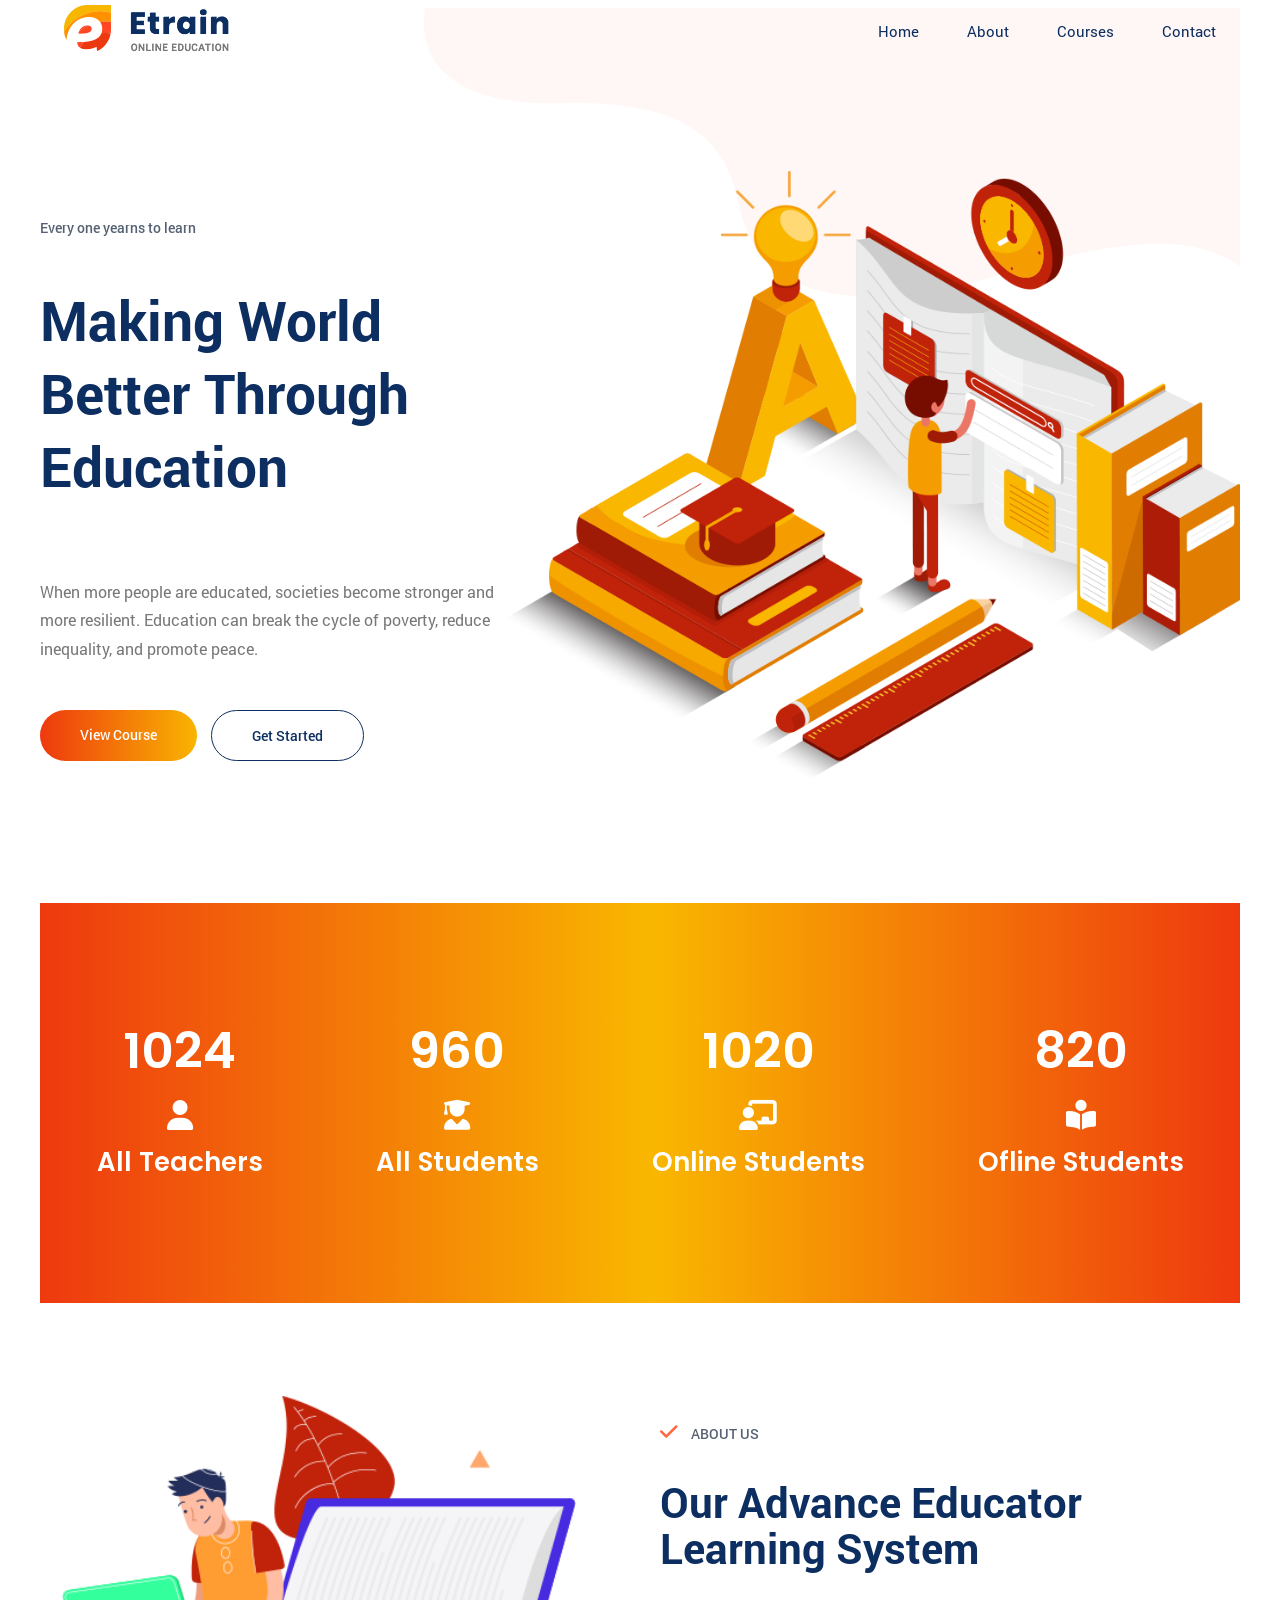
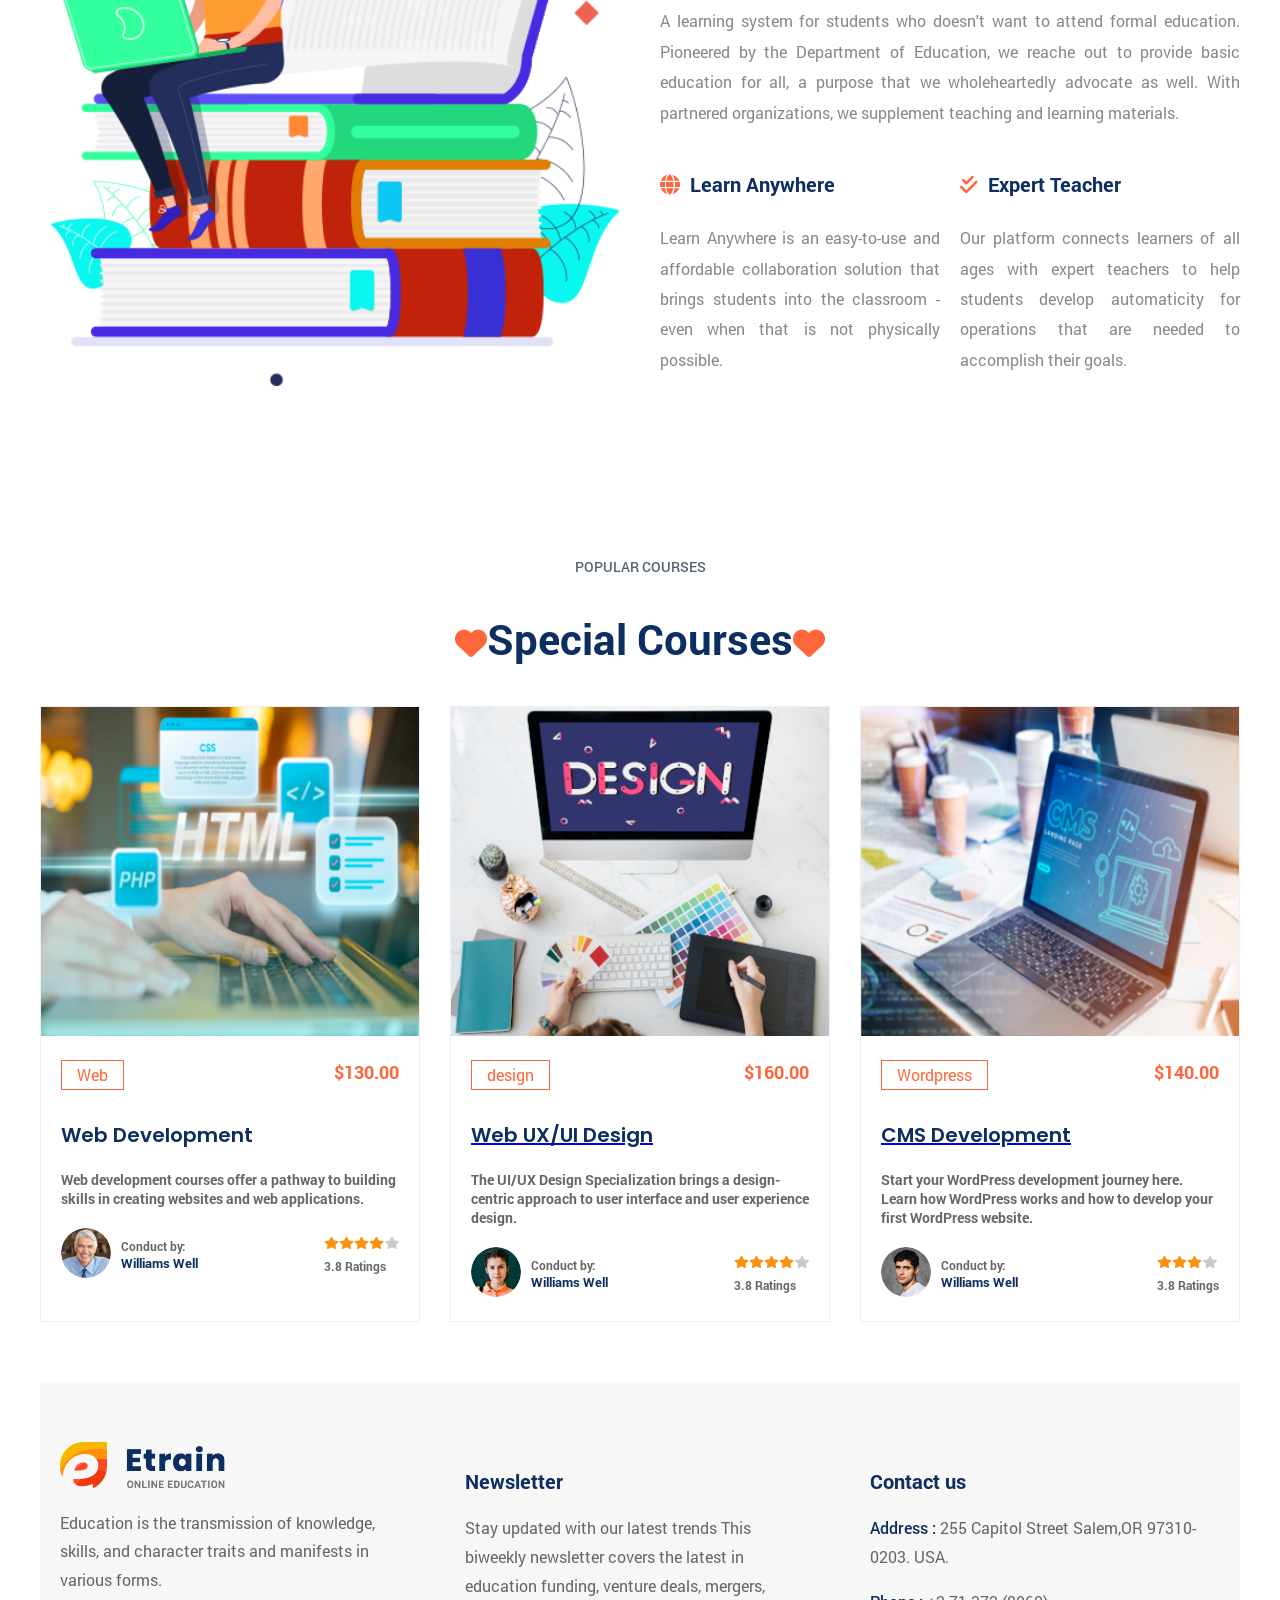
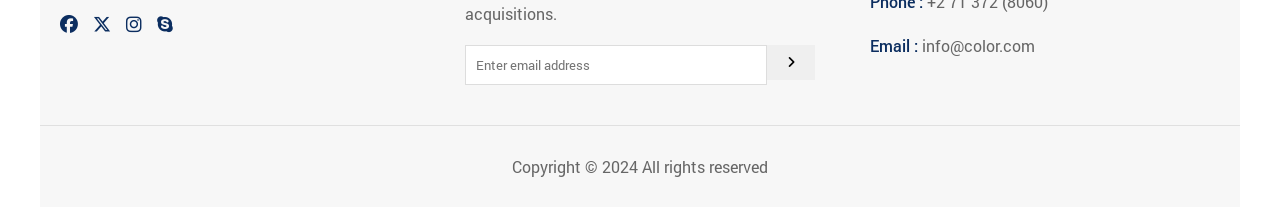
==== commit 5a97e26d: "Add JavaScript form validation and complete styling" ====
--- a/index.html
+++ b/index.html
@@ -40,17 +40,17 @@
             <div class="hero_text">
                 <h5>Every one yearns to learn</h5>
                 <h1>Making World Better Through Education</h1>
-                <p>When more people are educated, societies become stronger and more resilient. 
+                <p>When more people are educated, societies become stronger and more resilient.
                     Education can break the cycle of poverty, reduce inequality, and promote peace.
                     </p>
-                    <div class="hero-btn">
-                <div><a href="#" class="btn_1">View Course </a></div>
-                <div><a href="#" class="btn_2">Get Started </a></div>
+                <div class="hero-btn">
+                    <a href="#" class="btn_1">View Course </a>
+                    <a href="#" class="btn_2">Get Started </a>
                 </div>
             </div>
             <div class="hero_img">
                 <img src="img/banner_img.png" alt="banner"/>
-                </div>
+            </div>
 
         </section>
 
@@ -92,7 +92,7 @@
             </div>
             <div class="learning_member_text">
 
-                <h5><span class="learning_icon"><i class="fa-solid fa-check"></i></i></span> About us</h5>
+                <h5><span class="learning_icon"><i class="fa-solid fa-check"></i></span> About us</h5>
                 <h2>Our Advance Educator
                     Learning System</h2>
                 <p>A learning system for students who doesn't want to attend formal education.
--- a/style.css
+++ b/style.css
@@ -1,18 +1,57 @@
+/* Fonts */
+@font-face {
+    font-family: 'Roboto';
+    src: url('fonts/roboto/Roboto-Regular.ttf') format('truetype');
+    font-weight: 400;
+}
+
+@font-face {
+    font-family: 'Roboto';
+    src: url('fonts/roboto/Roboto-Medium.ttf') format('truetype');
+    font-weight: 500;
+}
+
+@font-face {
+    font-family: 'Roboto';
+    src: url('fonts/roboto/Roboto-Bold.ttf') format('truetype');
+    font-weight: 700;
+}
+
+@font-face {
+    font-family: 'Poppins';
+    src: url('fonts/poppins/Poppins-Regular.ttf') format('truetype');
+    font-weight: 400;
+}
+
+@font-face {
+    font-family: 'Poppins';
+    src: url('fonts/poppins/Poppins-Medium.ttf') format('truetype');
+    font-weight: 500;
+}
+
+@font-face {
+    font-family: 'Poppins';
+    src: url('fonts/poppins/Poppins-SemiBold.ttf') format('truetype');
+    font-weight: 600;
+}
+
+@font-face {
+    font-family: 'Poppins';
+    src: url('fonts/poppins/Poppins-Bold.ttf') format('truetype');
+    font-weight: 700;
+}
+
 /* page centree */
 #container{
     width:1200px;
     margin:auto;
-}
-
-/* [3] Fond : banner_bg.png, pas de repetition, haut droite, 68% largeur */
-#container{
     background-image: url('img/banner_bg.png');
     background-repeat: no-repeat;
     background-position: top right;
     background-size: 68%;
 }
 
-/* [Partie 1] Header : flex + espace entre + hauteur 45px */
+/* [Partie 1] Header */
 #container header{
     display:flex;
     justify-content: space-between;
@@ -21,69 +60,70 @@
 nav{
     display:flex;
     justify-content: space-between;
-}
-
-/* [Partie 1] Nav : flex sur ul + suppression des puces */
+    align-items: center;
+    width: 100%;
+}
+
+/* [Partie 1] Nav */
 nav ul{
     display: flex;
     list-style: none;
-}
-
-/* [Partie 1] Liens nav : couleur #0c2e60, 15px, padding 0 24px, roboto, hover orangered */
+    margin: 0;
+    padding: 0;
+}
+
 nav a {
     text-decoration: none;
     color:#0c2e60;
     font-size: 15px;
     padding:0px 24px;
     font-family: 'Roboto', sans-serif;
+    transition: color 0.3s ease, transform 0.3s ease;
+    display: inline-block;
 }
 nav a:hover{
     color: orangered;
-}
-/* Align list items in a row */
-header nav ul {
-  display: flex;         /* Displays <li> items horizontally */
-  list-style: none;      /* Removes bullet points */
-  margin: 0;
-  padding: 0;
-}
-
-/* Space out links using left and right padding */
-
-/* [Partie 2] Hero : flex, hauteur 850px */
+    transform: scale(1.1);
+}
+
+/* [Partie 2] Hero */
 #hero{
     display:flex;
     justify-content: space-between;
     align-items: center;
     height: 850px;
 }
-/* [Partie 2] Texte hero : largeur 45% */
-#hero_text{
+.hero_text{
     width: 45%;
 }
-/* [Partie 2] h5 : 14px, 500, #556172 */
+/* [Partie 2] h5 */
 #hero h5{
     font-size: 14px;
     font-weight: 500;
     color:#556172;
     font-family: 'Roboto', sans-serif;
 }
-/* [Partie 2] h1 : 55px, 700, #0c2e60 */
+/* [Partie 2] h1 */
 #hero h1{
     font-size: 55px;
     font-weight: 700;
     color:#0c2e60;
     font-family: 'Roboto', sans-serif;
 }
-/* [Partie 2] Paragraphe : 16px, line-height 1.8, #777777, marge interne 30px */
+/* [Partie 2] Paragraphe */
 #hero p{
     font-size: 16px;
     line-height: 1.8;
     color:#777777;
-    padding:30px;
-    font-family: 'Roboto', sans-serif;
-}
-/* [Partie 2] btn_1 : gradient, 200%, 14px, padding 15px 40px, radius 50px, 500 */
+    padding:30px 0;
+    font-family: 'Roboto', sans-serif;
+}
+/* Hero buttons container */
+.hero-btn{
+    display: flex;
+    gap: 14px;
+}
+/* [Partie 2] btn_1 */
 #hero .btn_1{
     background-image: linear-gradient(to right, #ee390f 0%, #f9b700 51%, #ee390f 100%);
     background-size: 200%;
@@ -91,30 +131,36 @@
     padding: 15px 40px;
     border-radius: 50px;
     font-weight: 500;
-}
-/* [Partie 2] btn_2 : 200%, 14px, padding 15px 40px, radius 50px, 500, margin-left 14px, border 1px #0c2e60 */
+    color: white;
+    text-decoration: none;
+    display: inline-block;
+    font-family: 'Roboto', sans-serif;
+    transition: font-size 0.3s ease;
+}
+/* [Partie 2] btn_2 */
 #hero .btn_2{
     background-size: 200%;
     font-size: 14px;
     padding: 15px 40px;
     border-radius: 50px;
     font-weight: 500;
-    margin-left: 14px;
     border: 1px solid #0c2e60;
-}
-/* [Partie 2] Hover boutons : police 16px */
+    color: #0c2e60;
+    text-decoration: none;
+    display: inline-block;
+    font-family: 'Roboto', sans-serif;
+    transition: font-size 0.3s ease;
+}
+/* [Partie 2] Hover boutons */
 #hero .btn_1:hover, #hero .btn_2:hover{
     font-size: 16px;
 }
-/* [Partie 2] Image : position relative + largeur 100% */
-.learning_img{
-    position: relative;
-}
-.learning_img img{
+/* [Partie 2] Image */
+.hero_img img{
     width: 100%;
 }
 
-/* [Partie 3] member_section : flex, hauteur 400px, fond couleur btn_1 */
+/* [Partie 3] member_section */
 .member_section{
     display:flex;
     justify-content: center;
@@ -122,60 +168,421 @@
     height: 400px;
     background: linear-gradient(to right, #ee390f 0%, #f9b700 51%, #ee390f 100%);
 }
-/* [Partie 3] span.counter : 50px, 600, blanc, Poppins */
+.member{
+    width: 100%;
+}
+.member_counter{
+    display: flex;
+    justify-content: space-around;
+    align-items: center;
+}
+.single_member_counter{
+    text-align: center;
+}
+/* [Partie 3] span.counter */
 .member_section .counter{
     font-size: 50px;
     font-weight: 600;
     color: #ffffff;
     font-family: "Poppins", sans-serif;
 }
-/* [Partie 3] h4 : 26px, 600, blanc, Poppins */
+/* [Partie 3] h4 */
 .member_section h4{
     font-size: 26px;
     font-weight: 600;
     color: #ffffff;
     font-family: "Poppins", sans-serif;
-}
-
-/* [Partie 4] learning_part : flex, hauteur 780px */
+    margin: 10px 0;
+}
+.counter_icon{
+    color: white;
+    font-size: 30px;
+    margin: 10px 0;
+}
+
+/* [Partie 4] learning_part */
 .learning_part{
     display:flex;
     justify-content: space-between;
     align-items: center;
     height: 780px;
-}
-/* [Partie 4] Partie texte : largeur 50% */
+    gap: 40px;
+}
+/* [Partie 4] Partie texte */
 .learning_member_text{
     width: 50%;
 }
-/* [Partie 4] h5 : #556172, 14px, 500, majuscule */
+/* [Partie 4] h5 */
 .learning_part h5{
     color: #556172;
     font-size: 14px;
     font-weight: 500;
     text-transform: uppercase;
-}
-/* [Partie 4] h2 : #0c2e60, 42px, 600, line-height 1.1 */
+    font-family: 'Roboto', sans-serif;
+}
+/* [Partie 4] h2 */
 .learning_part h2{
     color: #0c2e60;
     font-size: 42px;
     font-weight: 600;
     line-height: 1.1;
-}
-/* [Partie 4] p : #888888, line-height 1.9, texte justifie */
+    font-family: 'Roboto', sans-serif;
+}
+/* [Partie 4] p */
 .learning_part p{
     color: #888888;
     line-height: 1.9;
     text-align: justify;
-}
-/* [Partie 4] h4 : #0c2e60, 20px, 600 */
+    font-family: 'Roboto', sans-serif;
+}
+/* [Partie 4] h4 */
 .learning_part h4{
     color: #0c2e60;
     font-size: 20px;
     font-weight: 600;
-}
-/* [Partie 4] Icones : #ff663b, 20px */
+    font-family: 'Roboto', sans-serif;
+}
+/* [Partie 4] Icones */
 .learning_part .learning_icon{
     color: #ff663b;
     font-size: 20px;
-}+    margin-right: 10px;
+}
+.learning_img{
+    width: 50%;
+}
+.learning_img img{
+    width: 100%;
+}
+.row{
+    display: flex;
+    gap: 20px;
+}
+.learning_member_text_iner{
+    flex: 1;
+}
+
+/* [Partie 5] Courses */
+.special_course{
+    padding: 60px 0;
+}
+.section_tittle{
+    text-align: center;
+}
+.section_tittle p{
+    color: #556172;
+    font-size: 14px;
+    font-weight: 500;
+    text-transform: uppercase;
+    font-family: 'Roboto', sans-serif;
+}
+.section_tittle h2{
+    color: #0c2e60;
+    font-size: 42px;
+    font-weight: 700;
+    text-align: center;
+    font-family: 'Roboto', sans-serif;
+}
+.tiltle_icon{
+    color: #ff663b;
+    font-size: 32px;
+}
+.special_course_details{
+    display: flex;
+    gap: 30px;
+    margin-top: 40px;
+}
+.single_special_course{
+    flex: 1;
+    border: 1px solid #edeff2;
+}
+.special_img{
+    width: 100%;
+}
+.special_course_text{
+    padding: 20px;
+}
+.btn_4{
+    color: #ff663b;
+    padding: 3.5px 15px;
+    text-decoration: none;
+    border: 1px solid #ff663b;
+    display: inline-block;
+    font-family: 'Roboto', sans-serif;
+}
+.special_course_text h4{
+    color: #ff663b;
+    font-weight: 600;
+    font-size: 18px;
+    float: right;
+    margin: 0;
+    font-family: 'Roboto', sans-serif;
+}
+.special_course_text h3{
+    color: #0c2e60;
+    font-weight: 600;
+    font-size: 20px;
+    font-family: "Poppins", sans-serif;
+    clear: both;
+    padding-top: 10px;
+}
+.special_course_text p{
+    color: #666666;
+    font-weight: 600;
+    font-size: 14px;
+    font-family: 'Roboto', sans-serif;
+}
+.author_info{
+    display: flex;
+    align-items: center;
+    gap: 10px;
+    margin-top: 20px;
+}
+.author_img img{
+    width: 50px;
+    height: 50px;
+    border-radius: 50%;
+}
+.author_info_text{
+    flex: 1;
+}
+.author_info_text p{
+    margin: 0;
+    color: #666666;
+    font-size: 12px;
+}
+.author_info_text h5{
+    margin: 0;
+    color: #0c2e60;
+    font-family: 'Roboto', sans-serif;
+}
+.author_rating .rating{
+    display: flex;
+}
+.author_rating .rating img{
+    width: 15px;
+}
+.author_rating p{
+    margin: 5px 0 0 0;
+    font-size: 12px;
+}
+
+/* Animation for courses */
+@keyframes slideUp {
+    from {
+        transform: translateY(20px);
+        opacity: 0;
+    }
+    to {
+        transform: translateY(0);
+        opacity: 1;
+    }
+}
+
+.single_special_course {
+    animation: slideUp 0.6s ease-in;
+}
+
+/* [Partie 6] Footer */
+footer{
+    background-color: #f7f7f7;
+    padding-top: 60px;
+}
+.footer-area{
+    display: flex;
+    justify-content: space-between;
+    gap: 40px;
+    padding: 0 20px;
+}
+.single-footer-widget{
+    flex: 1;
+    max-width: 350px;
+}
+.footer_1 p{
+    color: #666666;
+    font-family: 'Roboto', sans-serif;
+    line-height: 1.8;
+}
+.social_icon{
+    display: flex;
+    gap: 15px;
+    margin-top: 20px;
+}
+.social_icon a{
+    color: #0c2e60;
+    font-size: 18px;
+}
+.social_icon a:hover{
+    color: #ff663b;
+}
+.footer_2 h4, .single-footer-widget h4{
+    color: #0c2e60;
+    font-family: 'Roboto', sans-serif;
+    font-size: 20px;
+    margin-bottom: 20px;
+}
+.footer_2 p{
+    color: #666666;
+    font-family: 'Roboto', sans-serif;
+    line-height: 1.8;
+}
+.form-group .input-group{
+    display: flex;
+}
+.form-control{
+    flex: 1;
+    padding: 10px;
+    border: 1px solid #ddd;
+    font-family: 'Roboto', sans-serif;
+}
+.input-group-append .btn_1{
+    padding: 10px 20px;
+    border: none;
+    cursor: pointer;
+}
+.contact_info p{
+    color: #666666;
+    font-family: 'Roboto', sans-serif;
+    line-height: 1.8;
+}
+.contact_info span{
+    color: #0c2e60;
+    font-weight: 500;
+}
+.copyright_part_text{
+    text-align: center;
+    padding: 30px 0;
+    border-top: 1px solid #e0e0e0;
+    margin-top: 40px;
+}
+.copyright_part_text p{
+    color: #666666;
+    font-family: 'Roboto', sans-serif;
+    margin: 0;
+}
+
+/* Media queries */
+@media screen and (min-width: 576px) and (max-width: 1200px) {
+    #container{
+        width: 100%;
+        padding: 0 20px;
+    }
+    #hero{
+        height: auto;
+        flex-direction: column;
+        padding: 40px 0;
+    }
+    .hero_text{
+        width: 100%;
+    }
+    .hero_img{
+        width: 100%;
+        margin-top: 30px;
+    }
+    .member_counter{
+        flex-wrap: wrap;
+        gap: 20px;
+    }
+    .learning_part{
+        height: auto;
+        flex-direction: column;
+        padding: 40px 0;
+    }
+    .learning_img, .learning_member_text{
+        width: 100%;
+    }
+    .special_course_details{
+        flex-direction: column;
+    }
+    .footer-area{
+        flex-direction: column;
+    }
+    .single-footer-widget{
+        max-width: 100%;
+    }
+}
+
+@media screen and (max-width: 575px) {
+    #container{
+        width: 100%;
+        padding: 0 10px;
+    }
+    nav{
+        flex-direction: column;
+    }
+    nav ul{
+        flex-direction: column;
+        width: 100%;
+    }
+    nav ul li{
+        padding: 10px 0;
+    }
+    nav a{
+        padding: 0;
+    }
+    #hero{
+        height: auto;
+        flex-direction: column;
+        padding: 40px 0;
+    }
+    .hero_text{
+        width: 100%;
+    }
+    .hero_text h1{
+        font-size: 35px;
+    }
+    .hero_img{
+        width: 100%;
+        margin-top: 30px;
+    }
+    .hero-btn{
+        flex-direction: column;
+    }
+    .member_section{
+        height: auto;
+        padding: 40px 0;
+    }
+    .member_counter{
+        flex-direction: column;
+        gap: 30px;
+    }
+    .learning_part{
+        height: auto;
+        flex-direction: column;
+        padding: 40px 0;
+    }
+    .learning_img, .learning_member_text{
+        width: 100%;
+    }
+    .learning_part h2{
+        font-size: 32px;
+    }
+    .row{
+        flex-direction: column;
+    }
+    .special_course_details{
+        flex-direction: column;
+    }
+    .section_tittle h2{
+        font-size: 32px;
+    }
+    .footer-area{
+        flex-direction: column;
+    }
+    .single-footer-widget{
+        max-width: 100%;
+    }
+}  
+/* Contact form */  
+.contact_section{padding: 60px 0; max-width: 800px; margin: 0 auto;}  
+.contact_intro h1{color: #0c2e60; font-family: 'Roboto', sans-serif; font-size: 36px;}  
+.contact_intro p{color: #666666; font-family: 'Roboto', sans-serif; line-height: 1.8;}  
+.form_row{margin-bottom: 20px;}  
+.form_row label{display: block; color: #0c2e60; font-family: 'Roboto', sans-serif; margin-bottom: 5px; font-weight: 500;}  
+.form_row input[type="text"],.form_row input[type="email"],.form_row input[type="tel"],.form_row input[type="date"],.form_row select,.form_row textarea{width: 100%%; padding: 10px; border: 1px solid #ddd; font-family: 'Roboto', sans-serif; box-sizing: border-box;}  
+.radio_group{display: flex; gap: 20px; flex-wrap: wrap;}  
+.radio_group label{display: flex; align-items: center; gap: 5px; font-weight: 400;}  
+.checkbox_row label{display: flex; align-items: center; gap: 5px; font-weight: 400;}  
+.btn_submit{background-image: linear-gradient(to right, #ee390f 0%%, #f9b700 51%%, #ee390f 100%%); background-size: 200%%; color: white; padding: 12px 30px; border: none; border-radius: 50px; cursor: pointer; font-family: 'Roboto', sans-serif; font-size: 14px;}  
+.btn_submit:hover{opacity: 0.9;}  
+.error_msg{color: red; font-size: 13px; font-family: 'Roboto', sans-serif; margin-top: 5px;}  
